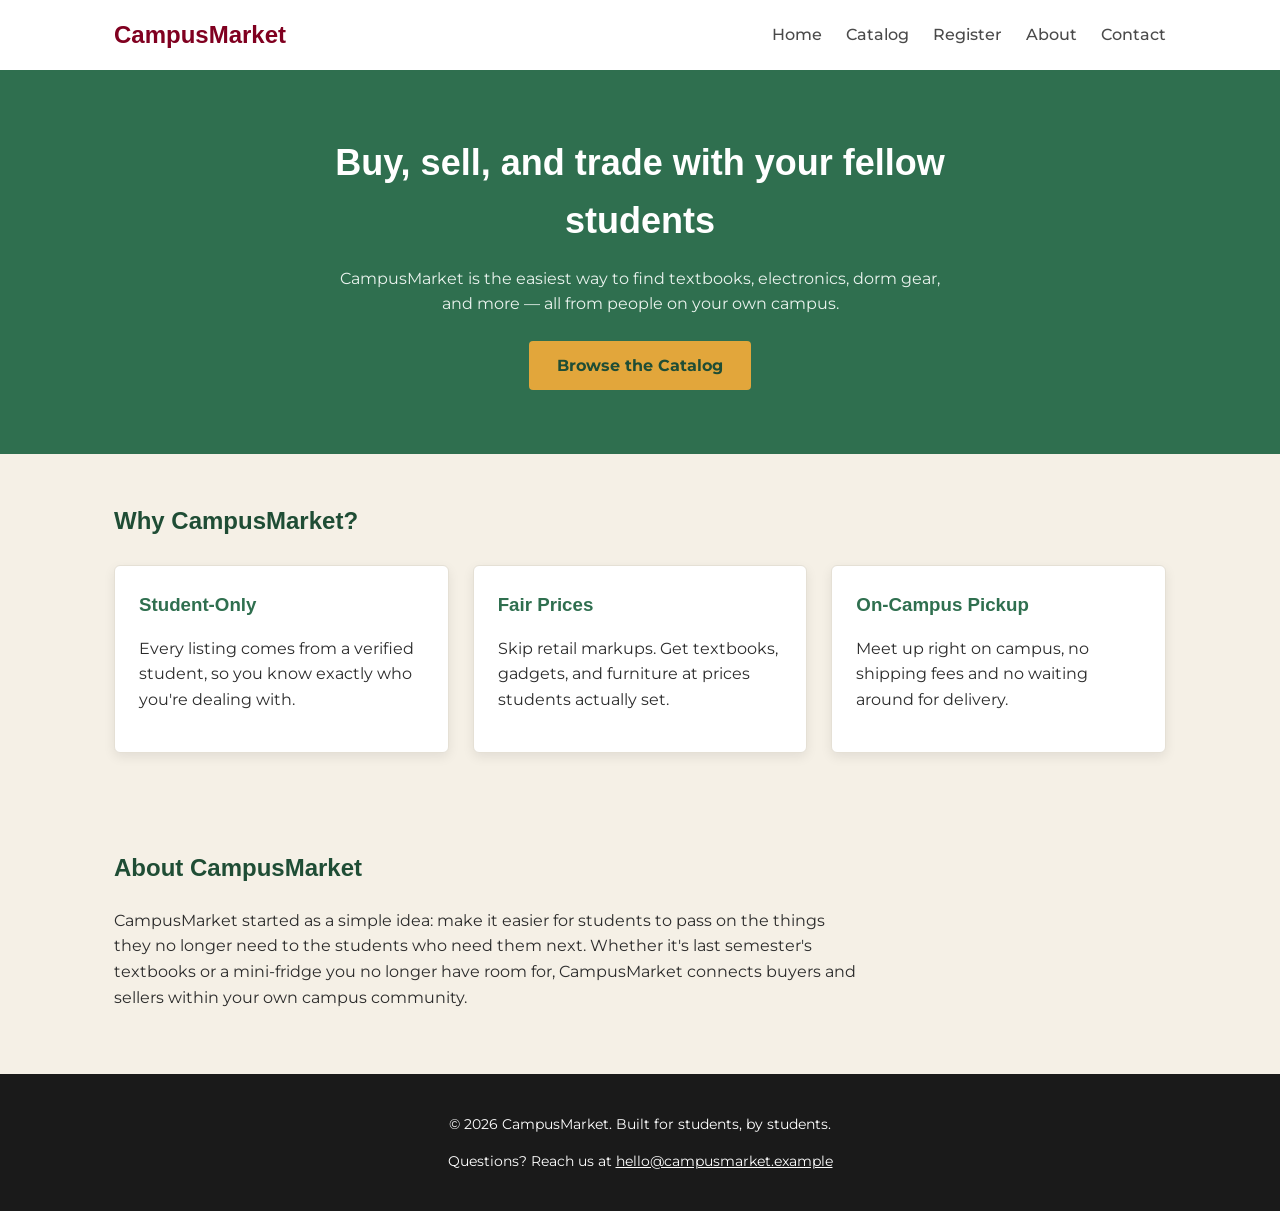
==== index.html @ 049d7e47 "Add files via upload Part 1: Static Catalog Pages" ====
<!--<!DOCTYPE html>
<html>
<head>
  <meta charset="UTF-8">
  <meta name="viewport" content="width=device-width, initial-scale=1.0">
  <title>CampusMarket </title>
  <link rel="stylesheet" href="styles.css">
</head>
<body>
  <header class="site-header">
    <div class="container header-inner">
      <a href="index.html" class="logo">Campus<span>Market</span></a>
      <nav>
        <ul class="nav-list">
          <li><a href="index.html">Home</a></li>
          <li><a href="catalog.html">Catalog</a></li>
          <li><a href="register.html">Register</a></li>
          <li><a href="#about">About</a></li>
          <li><a href="#contact">Contact</a></li>
        </ul>
      </nav>
    </div>
  </header>

  <main>
    <section class="hero">
      <div class="container">
        <h1>Buy, sell, and trade students in your campus</h1>
        <p>Find a variety of products ranging from accessories to electronics from students in your campus!.</p>
        <a href="catalog.html" class="btn">Browse the Catalog</a>
      </div>
    </section>
    <section class="features">
      <div class="container">
        <h2>Why CampusMarket?</h2>
        <div class="feature-grid">
          <article class="feature-card">
            <h3>Student-Only</h3>
            <p>Every listing comes from a verified student. Your safety is our priority.</p>
          </article>
          <article class="feature-card">
            <h3>Fair Prices</h3>
            <p>Best prices for every comrade.</p>
          </article>
          <article class="feature-card">
            <h3>On-Campus Pickup</h3>
            <p>All product deliveries are done within the campus, no delivery delays.</p>
          </article>
        </div>
      </div>
    </section>

    <section id="about" class="about">
      <div class="container">
        <h2>About CampusMarket</h2>
        <p>CampusMarket main aim is to create a favourable ecosystem for comrades to conduct their businesses and make purchases all together to connsider all the needs of students across campuses .</p>
      </div>
    </section>
  </main>

  <footer id="contact" class="site-footer">
    <div class="container">
      <p>&copy; 2026 CampusMarket. Built for students, by students.</p>
      <p>Questions? Reach us at <a href="mailto:hello@campusmarket.example">hello@campusmarket.example</a></p>
    </div>
  </footer>
</body>
</html>
-->
<!DOCTYPE html>
<html lang="en">
<head>
  <meta charset="UTF-8">
  <meta name="viewport" content="width=device-width, initial-scale=1.0">
  <title>CampusMarket - Buy and Sell on Campus</title>
  <link rel="stylesheet" href="styles.css">
</head>
<body>
  <header class="site-header">
    <div class="container header-inner">
      <a href="index.html" class="logo">Campus<span>Market</span></a>
      <nav>
        <ul class="nav-list">
          <li><a href="index.html">Home</a></li>
          <li><a href="catalog.html">Catalog</a></li>
          <li><a href="register.html">Register</a></li>
          <li><a href="#about">About</a></li>
          <li><a href="#contact">Contact</a></li>
        </ul>
      </nav>
    </div>
  </header>

  <main>
    <!-- Hero with overlay text -->
    <section class="hero home-hero">
      <div class="container">
        <h1>Buy, sell, and trade with your fellow students</h1>
        <p>CampusMarket is the easiest way to find textbooks, electronics, dorm gear, and more — all from people on your own campus.</p>
        <a href="catalog.html" class="btn">Browse the Catalog</a>
      </div>
    </section>

    <section class="features">
      <div class="container">
        <h2>Why CampusMarket?</h2>
        <div class="feature-grid">
          <article class="feature-card">
            <h3>Student-Only</h3>
            <p>Every listing comes from a verified student, so you know exactly who you're dealing with.</p>
          </article>
          <article class="feature-card">
            <h3>Fair Prices</h3>
            <p>Skip retail markups. Get textbooks, gadgets, and furniture at prices students actually set.</p>
          </article>
          <article class="feature-card">
            <h3>On-Campus Pickup</h3>
            <p>Meet up right on campus, no shipping fees and no waiting around for delivery.</p>
          </article>
        </div>
      </div>
    </section>

    <section id="about" class="about">
      <div class="container">
        <h2>About CampusMarket</h2>
        <p>CampusMarket started as a simple idea: make it easier for students to pass on the things they no longer need to the students who need them next. Whether it's last semester's textbooks or a mini-fridge you no longer have room for, CampusMarket connects buyers and sellers within your own campus community.</p>
      </div>
    </section>
  </main>

  <footer id="contact" class="site-footer">
    <div class="container">
      <p>&copy; 2026 CampusMarket. Built for students, by students.</p>
      <p>Questions? Reach us at <a href="mailto:hello@campusmarket.example">hello@campusmarket.example</a></p>
    </div>
  </footer>
</body>
</html>
---- styles.css ----
/*:root {
  --color-primary: #2f6f4f;
  --color-primary-dark: #1f4d35;
  --color-accent: #e2a63b;
  --color-bg: #faf8f3;
  --color-card-bg: #ffffff;
  --color-text: #2b2b2b;
  --color-muted: #6b6b6b;
  --font-heading: Lucida Sans, sans-serif;
  --font-body: Montserrat, sans-serif;
}

* {
  box-sizing: border-box;
}

body {
  margin: 0;
  font-family: var(--font-body);
  color: var(--color-text);
  background-color: var(--color-bg);
  line-height: 1.6;
}

h1, h2, h3 {
  font-family: var(--font-heading);
  color: var(--color-primary-dark);
  margin-top: 0;
}

a {
  color: var(--color-primary);
  text-decoration: none;
}

a:hover {
  text-decoration: underline;
}

.container {
  max-width: 1100px;
  margin: 0 auto;
  padding: 0 1.5rem;
}

.site-header {
  background-color: var(--color-primary-dark);
  padding: 1rem 0;
}

.header-inner {
  display: flex;
  justify-content: space-between;
  align-items: center;
  flex-wrap: wrap;
}

.logo {
  font-family: var(--font-heading);
  font-size: 1.5rem;
  font-weight: bold;
  color: #ffffff;
}

.logo span {
  color: var(--color-accent);
}

.nav-list {
  list-style: none;
  display: flex;
  gap: 1.5rem;
  margin: 0;
  padding: 0;
  align-items: center;
}

.nav-list a {
  color: #ffffff;
  font-weight: 500;
  text-decoration: none;
  transition: color 0.2s ease-in-out;
}

.nav-list a:hover {
  color: #e63946;
  text-decoration: none;
}

.hero {
  background-color: var(--color-primary);
  color: #ffffff;
  padding: 4rem 0;
  text-align: center;
}

.hero h1 {
  color: #ffffff;
  font-size: 2.25rem;
  max-width: 700px;
  margin: 0 auto 1rem;
}

.hero p {
  max-width: 600px;
  margin: 0 auto 1.5rem;
  color: #eaf3ee;
}

.btn {
  display: inline-block;
  background-color: var(--color-accent);
  color: var(--color-primary-dark);
  font-weight: bold;
  padding: 0.75rem 1.75rem;
  border-radius: 4px;
}

.btn:hover {
  background-color: #cf9633;
  text-decoration: none;
}

.features {
  padding: 3rem 0;
}

.feature-grid {
  display: grid;
  grid-template-columns: repeat(auto-fit, minmax(220px, 1fr));
  gap: 1.5rem;
  margin-top: 1.5rem;
}

.feature-card {
  background-color: var(--color-card-bg);
  border: 1px solid #e5e0d5;
  border-radius: 6px;
  padding: 1.5rem;
}

.feature-card h3 {
  color: var(--color-primary);
  margin-bottom: 0.5rem;
}

.about {
  background-color: #f1ede1;
  padding: 3rem 0;
}

.about p {
  max-width: 750px;
  color: var(--color-text);
}

.catalog-intro {
  padding: 2.5rem 0 1rem;
  text-align: center;
}

.catalog-intro p {
  color: var(--color-muted);
}

.catalog {
  padding: 1rem 0 3rem;
}

.catalog-controls {
  display: flex;
  gap: 1rem;
  flex-wrap: wrap;
  margin-bottom: 1.5rem;
}

.catalog-controls input,
.catalog-controls select {
  padding: 0.6rem 0.8rem;
  border: 1px solid #d8d2c2;
  border-radius: 4px;
  font-family: var(--font-body);
  font-size: 1rem;
}

.catalog-controls input {
  flex: 1;
  min-width: 200px;
}

.no-results {
  color: var(--color-muted);
  font-style: italic;
}

.product-calc {
  margin-top: 0.9rem;
  padding-top: 0.9rem;
  border-top: 1px solid #eee6d4;
}

.product-calc label {
  font-size: 0.9rem;
  color: var(--color-muted);
  display: flex;
  align-items: center;
  gap: 0.5rem;
}

.qty-input {
  width: 60px;
  padding: 0.3rem;
  border: 1px solid #d8d2c2;
  border-radius: 4px;
}

.product-total {
  font-weight: bold;
  color: var(--color-primary-dark);
  margin: 0.5rem 0 0;
}

.product-grid {
  display: grid;
  grid-template-columns: repeat(auto-fit, minmax(240px, 1fr));
  gap: 1.5rem;
}

.product-card {
  background-color: var(--color-card-bg);
  border: 1px solid #e5e0d5;
  border-radius: 6px;
  padding: 1.25rem;
  display: flex;
  flex-direction: column;
}

.product-name {
  font-size: 1.1rem;
  margin-bottom: 0.4rem;
}

.product-price {
  color: var(--color-accent);
  font-weight: bold;
  margin: 0 0 0.6rem;
}

.product-desc {
  color: var(--color-muted);
  margin: 0;
}

.register-section {
  padding: 3rem 0;
}

.register-section p {
  color: var(--color-muted);
  margin-bottom: 2rem;
}

.register-form {
  max-width: 420px;
  background-color: var(--color-card-bg);
  border: 1px solid #e5e0d5;
  border-radius: 6px;
  padding: 2rem;
}

.form-group {
  margin-bottom: 1.25rem;
}

.form-group label {
  display: block;
  font-weight: 600;
  margin-bottom: 0.4rem;
}

.form-group input[type="text"],
.form-group input[type="password"] {
  width: 100%;
  padding: 0.6rem 0.75rem;
  border: 1px solid #d8d2c2;
  border-radius: 4px;
  font-family: var(--font-body);
  font-size: 1rem;
}

.password-wrapper {
  display: flex;
  gap: 0.5rem;
}

.password-wrapper input {
  flex: 1;
}

.toggle-btn {
  background-color: #eee6d4;
  border: 1px solid #d8d2c2;
  border-radius: 4px;
  padding: 0 0.9rem;
  cursor: pointer;
  font-size: 0.9rem;
  color: var(--color-primary-dark);
}

.toggle-btn:hover {
  background-color: #e2d8bf;
}

.error-message {
  color: #b3261e;
  font-size: 0.85rem;
  margin: 0.35rem 0 0;
  min-height: 1.1em;
}

.form-success {
  color: var(--color-primary);
  font-weight: bold;
  margin-top: 1rem;
}

.register-form .btn {
  border: none;
  cursor: pointer;
  margin-top: 0.5rem;
}

.site-footer {
  background-color: var(--color-primary-dark);
  color: #eaf3ee;
  padding: 1.5rem 0;
  text-align: center;
  font-size: 0.9rem;
}

.site-footer a {
  color: var(--color-accent);
}
*/
@import url('https://fonts.googleapis.com/css2?family=Montserrat:wght@400;500;600;700&display=swap');

:root {
  --color-primary: #2f6f4f;
  --color-primary-dark: #1f4d35;
  --color-accent: #e2a63b;
  --color-burgundy: #800020;
  --color-bg: #faf8f3;
  --color-cream: #f5f0e6;
  --color-card-bg: #ffffff;
  --color-text: #2b2b2b;
  --color-muted: #6b6b6b;
  --font-heading: 'Lucida Sans', 'Lucida Sans Unicode', 'Lucida Grande', sans-serif;
  --font-body: 'Montserrat', Arial, Helvetica, sans-serif;
}

* {
  box-sizing: border-box;
}

body {
  margin: 0;
  font-family: var(--font-body);
  color: var(--color-text);
  background-color: var(--color-bg);
  line-height: 1.6;
}

h1, h2, h3 {
  font-family: var(--font-heading);
  color: var(--color-primary-dark);
  margin-top: 0;
}

a {
  color: var(--color-primary);
  text-decoration: none;
}

a:hover {
  text-decoration: underline;
}

.container {
  max-width: 1100px;
  margin: 0 auto;
  padding: 0 1.5rem;
}

.site-header {
  background-color: #ffffff;
  padding: 1rem 0;
  box-shadow: 0 1px 4px rgba(0, 0, 0, 0.08);
}

.header-inner {
  display: flex;
  justify-content: space-between;
  align-items: center;
  flex-wrap: wrap;
}

.logo {
  font-family: var(--font-heading);
  font-size: 1.5rem;
  font-weight: bold;
  color: var(--color-burgundy);
}

.logo span {
  color: var(--color-burgundy);
}

.nav-list {
  list-style: none;
  display: flex;
  gap: 1.5rem;
  margin: 0;
  padding: 0;
}

.nav-list a {
  color: #4a4a4a;
  font-weight: 500;
  transition: color 0.2s ease;
}

.nav-list a:hover {
  color: var(--color-burgundy);
  text-decoration: none;
}

.hero {
  background-color: var(--color-primary);
  color: #ffffff;
  padding: 4rem 0;
  text-align: center;
}

.hero h1 {
  color: #ffffff;
  font-size: 2.25rem;
  max-width: 700px;
  margin: 0 auto 1rem;
}

.hero p {
  max-width: 600px;
  margin: 0 auto 1.5rem;
  color: #eaf3ee;
}

.btn {
  display: inline-block;
  background-color: var(--color-accent);
  color: var(--color-primary-dark);
  font-weight: bold;
  padding: 0.75rem 1.75rem;
  border-radius: 4px;
}

.btn:hover {
  background-color: #cf9633;
  text-decoration: none;
}

.features {
  background-color: var(--color-cream);
  padding: 3rem 0;
}

.feature-grid {
  display: grid;
  grid-template-columns: repeat(auto-fit, minmax(220px, 1fr));
  gap: 1.5rem;
  margin-top: 1.5rem;
}

.feature-card {
  background-color: var(--color-card-bg);
  border: 1px solid #e5e0d5;
  border-radius: 6px;
  padding: 1.5rem;
  box-shadow: 0 4px 12px rgba(0, 0, 0, 0.08);
  transition: box-shadow 0.25s ease, transform 0.25s ease;
}

.feature-card:hover {
  box-shadow: 0 8px 20px rgba(0, 0, 0, 0.12);
  transform: translateY(-2px);
}

.feature-card h3 {
  color: var(--color-primary);
  margin-bottom: 0.5rem;
}

.about {
  background-color: var(--color-cream);
  padding: 3rem 0;
}

.about p {
  max-width: 750px;
  color: var(--color-text);
}

.catalog-intro {
  background-color: var(--color-cream);
  padding: 2.5rem 0 1rem;
  text-align: center;
}

.catalog-intro p {
  color: var(--color-muted);
}

.catalog {
  padding: 1rem 0 3rem;
}

.catalog-controls {
  display: flex;
  gap: 1rem;
  flex-wrap: wrap;
  margin-bottom: 1.5rem;
}

.catalog-controls input,
.catalog-controls select {
  padding: 0.6rem 0.8rem;
  border: 1px solid #d8d2c2;
  border-radius: 4px;
  font-family: var(--font-body);
  font-size: 1rem;
}

.catalog-controls input {
  flex: 1;
  min-width: 200px;
}

.no-results {
  color: var(--color-muted);
  font-style: italic;
}

.product-calc {
  margin-top: 0.9rem;
  padding-top: 0.9rem;
  border-top: 1px solid #eee6d4;
}

.product-calc label {
  font-size: 0.9rem;
  color: var(--color-muted);
  display: flex;
  align-items: center;
  gap: 0.5rem;
}

.qty-input {
  width: 60px;
  padding: 0.3rem;
  border: 1px solid #d8d2c2;
  border-radius: 4px;
}

.product-total {
  font-weight: bold;
  color: var(--color-primary-dark);
  margin: 0.5rem 0 0;
}

.product-grid {
  display: grid;
  grid-template-columns: repeat(auto-fit, minmax(240px, 1fr));
  gap: 1.5rem;
}

.product-card {
  background-color: var(--color-card-bg);
  border: 1px solid #e5e0d5;
  border-radius: 6px;
  padding: 1.25rem;
  display: flex;
  flex-direction: column;
  box-shadow: 0 4px 12px rgba(0, 0, 0, 0.08);
  transition: box-shadow 0.25s ease, transform 0.25s ease;
}

.product-card:hover {
  box-shadow: 0 8px 20px rgba(0, 0, 0, 0.12);
  transform: translateY(-2px);
}

.product-name {
  font-size: 1.1rem;
  margin-bottom: 0.4rem;
}

.product-price {
  color: var(--color-accent);
  font-weight: bold;
  margin: 0 0 0.6rem;
}

.product-desc {
  color: var(--color-muted);
  margin: 0;
}

.register-section {
  background-color: var(--color-cream);
  padding: 3rem 0;
}

.register-section p {
  color: var(--color-muted);
  margin-bottom: 2rem;
}

.register-form {
  max-width: 420px;
  background-color: var(--color-card-bg);
  border: 1px solid #e5e0d5;
  border-radius: 6px;
  padding: 2rem;
  box-shadow: 0 4px 12px rgba(0, 0, 0, 0.08);
}

.form-group {
  margin-bottom: 1.25rem;
}

.form-group label {
  display: block;
  font-weight: 600;
  margin-bottom: 0.4rem;
}

.form-group input[type="text"],
.form-group input[type="password"] {
  width: 100%;
  padding: 0.6rem 0.75rem;
  border: 1px solid #d8d2c2;
  border-radius: 4px;
  font-family: var(--font-body);
  font-size: 1rem;
}

.password-wrapper {
  display: flex;
  gap: 0.5rem;
}

.password-wrapper input {
  flex: 1;
}

.toggle-btn {
  background-color: #eee6d4;
  border: 1px solid #d8d2c2;
  border-radius: 4px;
  padding: 0 0.9rem;
  cursor: pointer;
  font-size: 0.9rem;
  color: var(--color-primary-dark);
}

.toggle-btn:hover {
  background-color: #e2d8bf;
}

.error-message {
  color: #b3261e;
  font-size: 0.85rem;
  margin: 0.35rem 0 0;
  min-height: 1.1em;
}

.form-success {
  color: var(--color-primary);
  font-weight: bold;
  margin-top: 1rem;
}

.register-form .btn {
  border: none;
  cursor: pointer;
  margin-top: 0.5rem;
}

.site-footer {
  background-color: #1a1a1a;
  color: #ffffff;
  padding: 1.5rem 0;
  text-align: center;
  font-size: 0.9rem;
}

.site-footer a {
  color: #ffffff;
  text-decoration: underline;
}

.site-footer a:hover {
  color: var(--color-burgundy);
}
---- styles.css ----
/*:root {
  --color-primary: #2f6f4f;
  --color-primary-dark: #1f4d35;
  --color-accent: #e2a63b;
  --color-bg: #faf8f3;
  --color-card-bg: #ffffff;
  --color-text: #2b2b2b;
  --color-muted: #6b6b6b;
  --font-heading: Lucida Sans, sans-serif;
  --font-body: Montserrat, sans-serif;
}

* {
  box-sizing: border-box;
}

body {
  margin: 0;
  font-family: var(--font-body);
  color: var(--color-text);
  background-color: var(--color-bg);
  line-height: 1.6;
}

h1, h2, h3 {
  font-family: var(--font-heading);
  color: var(--color-primary-dark);
  margin-top: 0;
}

a {
  color: var(--color-primary);
  text-decoration: none;
}

a:hover {
  text-decoration: underline;
}

.container {
  max-width: 1100px;
  margin: 0 auto;
  padding: 0 1.5rem;
}

.site-header {
  background-color: var(--color-primary-dark);
  padding: 1rem 0;
}

.header-inner {
  display: flex;
  justify-content: space-between;
  align-items: center;
  flex-wrap: wrap;
}

.logo {
  font-family: var(--font-heading);
  font-size: 1.5rem;
  font-weight: bold;
  color: #ffffff;
}

.logo span {
  color: var(--color-accent);
}

.nav-list {
  list-style: none;
  display: flex;
  gap: 1.5rem;
  margin: 0;
  padding: 0;
  align-items: center;
}

.nav-list a {
  color: #ffffff;
  font-weight: 500;
  text-decoration: none;
  transition: color 0.2s ease-in-out;
}

.nav-list a:hover {
  color: #e63946;
  text-decoration: none;
}

.hero {
  background-color: var(--color-primary);
  color: #ffffff;
  padding: 4rem 0;
  text-align: center;
}

.hero h1 {
  color: #ffffff;
  font-size: 2.25rem;
  max-width: 700px;
  margin: 0 auto 1rem;
}

.hero p {
  max-width: 600px;
  margin: 0 auto 1.5rem;
  color: #eaf3ee;
}

.btn {
  display: inline-block;
  background-color: var(--color-accent);
  color: var(--color-primary-dark);
  font-weight: bold;
  padding: 0.75rem 1.75rem;
  border-radius: 4px;
}

.btn:hover {
  background-color: #cf9633;
  text-decoration: none;
}

.features {
  padding: 3rem 0;
}

.feature-grid {
  display: grid;
  grid-template-columns: repeat(auto-fit, minmax(220px, 1fr));
  gap: 1.5rem;
  margin-top: 1.5rem;
}

.feature-card {
  background-color: var(--color-card-bg);
  border: 1px solid #e5e0d5;
  border-radius: 6px;
  padding: 1.5rem;
}

.feature-card h3 {
  color: var(--color-primary);
  margin-bottom: 0.5rem;
}

.about {
  background-color: #f1ede1;
  padding: 3rem 0;
}

.about p {
  max-width: 750px;
  color: var(--color-text);
}

.catalog-intro {
  padding: 2.5rem 0 1rem;
  text-align: center;
}

.catalog-intro p {
  color: var(--color-muted);
}

.catalog {
  padding: 1rem 0 3rem;
}

.catalog-controls {
  display: flex;
  gap: 1rem;
  flex-wrap: wrap;
  margin-bottom: 1.5rem;
}

.catalog-controls input,
.catalog-controls select {
  padding: 0.6rem 0.8rem;
  border: 1px solid #d8d2c2;
  border-radius: 4px;
  font-family: var(--font-body);
  font-size: 1rem;
}

.catalog-controls input {
  flex: 1;
  min-width: 200px;
}

.no-results {
  color: var(--color-muted);
  font-style: italic;
}

.product-calc {
  margin-top: 0.9rem;
  padding-top: 0.9rem;
  border-top: 1px solid #eee6d4;
}

.product-calc label {
  font-size: 0.9rem;
  color: var(--color-muted);
  display: flex;
  align-items: center;
  gap: 0.5rem;
}

.qty-input {
  width: 60px;
  padding: 0.3rem;
  border: 1px solid #d8d2c2;
  border-radius: 4px;
}

.product-total {
  font-weight: bold;
  color: var(--color-primary-dark);
  margin: 0.5rem 0 0;
}

.product-grid {
  display: grid;
  grid-template-columns: repeat(auto-fit, minmax(240px, 1fr));
  gap: 1.5rem;
}

.product-card {
  background-color: var(--color-card-bg);
  border: 1px solid #e5e0d5;
  border-radius: 6px;
  padding: 1.25rem;
  display: flex;
  flex-direction: column;
}

.product-name {
  font-size: 1.1rem;
  margin-bottom: 0.4rem;
}

.product-price {
  color: var(--color-accent);
  font-weight: bold;
  margin: 0 0 0.6rem;
}

.product-desc {
  color: var(--color-muted);
  margin: 0;
}

.register-section {
  padding: 3rem 0;
}

.register-section p {
  color: var(--color-muted);
  margin-bottom: 2rem;
}

.register-form {
  max-width: 420px;
  background-color: var(--color-card-bg);
  border: 1px solid #e5e0d5;
  border-radius: 6px;
  padding: 2rem;
}

.form-group {
  margin-bottom: 1.25rem;
}

.form-group label {
  display: block;
  font-weight: 600;
  margin-bottom: 0.4rem;
}

.form-group input[type="text"],
.form-group input[type="password"] {
  width: 100%;
  padding: 0.6rem 0.75rem;
  border: 1px solid #d8d2c2;
  border-radius: 4px;
  font-family: var(--font-body);
  font-size: 1rem;
}

.password-wrapper {
  display: flex;
  gap: 0.5rem;
}

.password-wrapper input {
  flex: 1;
}

.toggle-btn {
  background-color: #eee6d4;
  border: 1px solid #d8d2c2;
  border-radius: 4px;
  padding: 0 0.9rem;
  cursor: pointer;
  font-size: 0.9rem;
  color: var(--color-primary-dark);
}

.toggle-btn:hover {
  background-color: #e2d8bf;
}

.error-message {
  color: #b3261e;
  font-size: 0.85rem;
  margin: 0.35rem 0 0;
  min-height: 1.1em;
}

.form-success {
  color: var(--color-primary);
  font-weight: bold;
  margin-top: 1rem;
}

.register-form .btn {
  border: none;
  cursor: pointer;
  margin-top: 0.5rem;
}

.site-footer {
  background-color: var(--color-primary-dark);
  color: #eaf3ee;
  padding: 1.5rem 0;
  text-align: center;
  font-size: 0.9rem;
}

.site-footer a {
  color: var(--color-accent);
}
*/
@import url('https://fonts.googleapis.com/css2?family=Montserrat:wght@400;500;600;700&display=swap');

:root {
  --color-primary: #2f6f4f;
  --color-primary-dark: #1f4d35;
  --color-accent: #e2a63b;
  --color-burgundy: #800020;
  --color-bg: #faf8f3;
  --color-cream: #f5f0e6;
  --color-card-bg: #ffffff;
  --color-text: #2b2b2b;
  --color-muted: #6b6b6b;
  --font-heading: 'Lucida Sans', 'Lucida Sans Unicode', 'Lucida Grande', sans-serif;
  --font-body: 'Montserrat', Arial, Helvetica, sans-serif;
}

* {
  box-sizing: border-box;
}

body {
  margin: 0;
  font-family: var(--font-body);
  color: var(--color-text);
  background-color: var(--color-bg);
  line-height: 1.6;
}

h1, h2, h3 {
  font-family: var(--font-heading);
  color: var(--color-primary-dark);
  margin-top: 0;
}

a {
  color: var(--color-primary);
  text-decoration: none;
}

a:hover {
  text-decoration: underline;
}

.container {
  max-width: 1100px;
  margin: 0 auto;
  padding: 0 1.5rem;
}

.site-header {
  background-color: #ffffff;
  padding: 1rem 0;
  box-shadow: 0 1px 4px rgba(0, 0, 0, 0.08);
}

.header-inner {
  display: flex;
  justify-content: space-between;
  align-items: center;
  flex-wrap: wrap;
}

.logo {
  font-family: var(--font-heading);
  font-size: 1.5rem;
  font-weight: bold;
  color: var(--color-burgundy);
}

.logo span {
  color: var(--color-burgundy);
}

.nav-list {
  list-style: none;
  display: flex;
  gap: 1.5rem;
  margin: 0;
  padding: 0;
}

.nav-list a {
  color: #4a4a4a;
  font-weight: 500;
  transition: color 0.2s ease;
}

.nav-list a:hover {
  color: var(--color-burgundy);
  text-decoration: none;
}

.hero {
  background-color: var(--color-primary);
  color: #ffffff;
  padding: 4rem 0;
  text-align: center;
}

.hero h1 {
  color: #ffffff;
  font-size: 2.25rem;
  max-width: 700px;
  margin: 0 auto 1rem;
}

.hero p {
  max-width: 600px;
  margin: 0 auto 1.5rem;
  color: #eaf3ee;
}

.btn {
  display: inline-block;
  background-color: var(--color-accent);
  color: var(--color-primary-dark);
  font-weight: bold;
  padding: 0.75rem 1.75rem;
  border-radius: 4px;
}

.btn:hover {
  background-color: #cf9633;
  text-decoration: none;
}

.features {
  background-color: var(--color-cream);
  padding: 3rem 0;
}

.feature-grid {
  display: grid;
  grid-template-columns: repeat(auto-fit, minmax(220px, 1fr));
  gap: 1.5rem;
  margin-top: 1.5rem;
}

.feature-card {
  background-color: var(--color-card-bg);
  border: 1px solid #e5e0d5;
  border-radius: 6px;
  padding: 1.5rem;
  box-shadow: 0 4px 12px rgba(0, 0, 0, 0.08);
  transition: box-shadow 0.25s ease, transform 0.25s ease;
}

.feature-card:hover {
  box-shadow: 0 8px 20px rgba(0, 0, 0, 0.12);
  transform: translateY(-2px);
}

.feature-card h3 {
  color: var(--color-primary);
  margin-bottom: 0.5rem;
}

.about {
  background-color: var(--color-cream);
  padding: 3rem 0;
}

.about p {
  max-width: 750px;
  color: var(--color-text);
}

.catalog-intro {
  background-color: var(--color-cream);
  padding: 2.5rem 0 1rem;
  text-align: center;
}

.catalog-intro p {
  color: var(--color-muted);
}

.catalog {
  padding: 1rem 0 3rem;
}

.catalog-controls {
  display: flex;
  gap: 1rem;
  flex-wrap: wrap;
  margin-bottom: 1.5rem;
}

.catalog-controls input,
.catalog-controls select {
  padding: 0.6rem 0.8rem;
  border: 1px solid #d8d2c2;
  border-radius: 4px;
  font-family: var(--font-body);
  font-size: 1rem;
}

.catalog-controls input {
  flex: 1;
  min-width: 200px;
}

.no-results {
  color: var(--color-muted);
  font-style: italic;
}

.product-calc {
  margin-top: 0.9rem;
  padding-top: 0.9rem;
  border-top: 1px solid #eee6d4;
}

.product-calc label {
  font-size: 0.9rem;
  color: var(--color-muted);
  display: flex;
  align-items: center;
  gap: 0.5rem;
}

.qty-input {
  width: 60px;
  padding: 0.3rem;
  border: 1px solid #d8d2c2;
  border-radius: 4px;
}

.product-total {
  font-weight: bold;
  color: var(--color-primary-dark);
  margin: 0.5rem 0 0;
}

.product-grid {
  display: grid;
  grid-template-columns: repeat(auto-fit, minmax(240px, 1fr));
  gap: 1.5rem;
}

.product-card {
  background-color: var(--color-card-bg);
  border: 1px solid #e5e0d5;
  border-radius: 6px;
  padding: 1.25rem;
  display: flex;
  flex-direction: column;
  box-shadow: 0 4px 12px rgba(0, 0, 0, 0.08);
  transition: box-shadow 0.25s ease, transform 0.25s ease;
}

.product-card:hover {
  box-shadow: 0 8px 20px rgba(0, 0, 0, 0.12);
  transform: translateY(-2px);
}

.product-name {
  font-size: 1.1rem;
  margin-bottom: 0.4rem;
}

.product-price {
  color: var(--color-accent);
  font-weight: bold;
  margin: 0 0 0.6rem;
}

.product-desc {
  color: var(--color-muted);
  margin: 0;
}

.register-section {
  background-color: var(--color-cream);
  padding: 3rem 0;
}

.register-section p {
  color: var(--color-muted);
  margin-bottom: 2rem;
}

.register-form {
  max-width: 420px;
  background-color: var(--color-card-bg);
  border: 1px solid #e5e0d5;
  border-radius: 6px;
  padding: 2rem;
  box-shadow: 0 4px 12px rgba(0, 0, 0, 0.08);
}

.form-group {
  margin-bottom: 1.25rem;
}

.form-group label {
  display: block;
  font-weight: 600;
  margin-bottom: 0.4rem;
}

.form-group input[type="text"],
.form-group input[type="password"] {
  width: 100%;
  padding: 0.6rem 0.75rem;
  border: 1px solid #d8d2c2;
  border-radius: 4px;
  font-family: var(--font-body);
  font-size: 1rem;
}

.password-wrapper {
  display: flex;
  gap: 0.5rem;
}

.password-wrapper input {
  flex: 1;
}

.toggle-btn {
  background-color: #eee6d4;
  border: 1px solid #d8d2c2;
  border-radius: 4px;
  padding: 0 0.9rem;
  cursor: pointer;
  font-size: 0.9rem;
  color: var(--color-primary-dark);
}

.toggle-btn:hover {
  background-color: #e2d8bf;
}

.error-message {
  color: #b3261e;
  font-size: 0.85rem;
  margin: 0.35rem 0 0;
  min-height: 1.1em;
}

.form-success {
  color: var(--color-primary);
  font-weight: bold;
  margin-top: 1rem;
}

.register-form .btn {
  border: none;
  cursor: pointer;
  margin-top: 0.5rem;
}

.site-footer {
  background-color: #1a1a1a;
  color: #ffffff;
  padding: 1.5rem 0;
  text-align: center;
  font-size: 0.9rem;
}

.site-footer a {
  color: #ffffff;
  text-decoration: underline;
}

.site-footer a:hover {
  color: var(--color-burgundy);
}
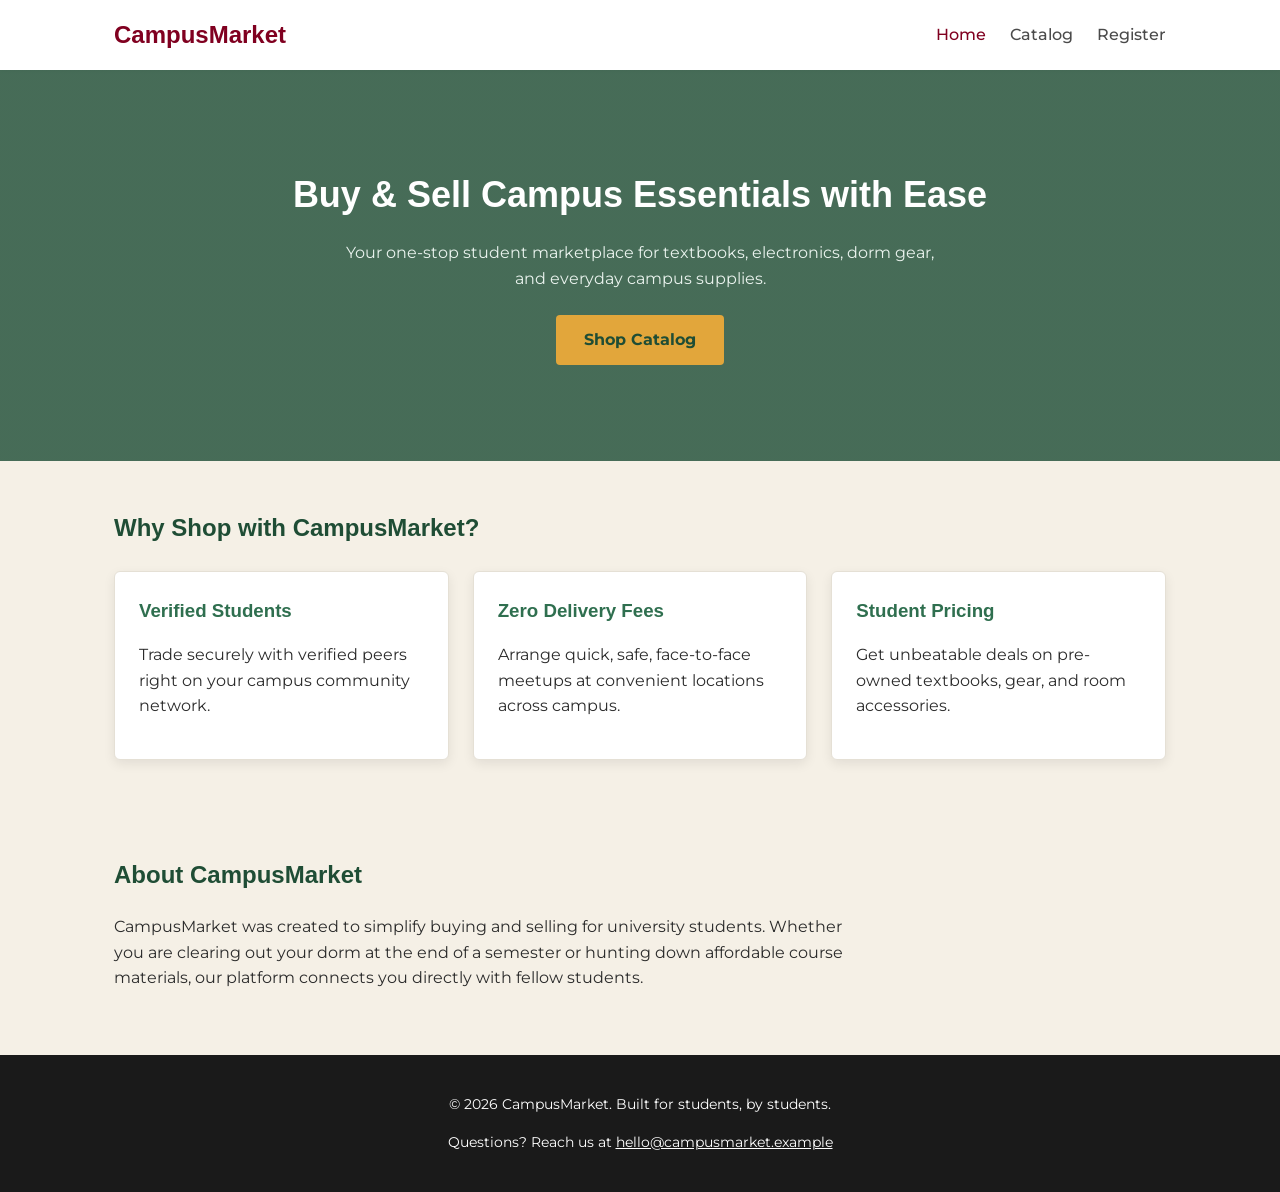
==== commit 0972c3bf: "index.html revamp" ====
--- a/index.html
+++ b/index.html
@@ -1,139 +1,75 @@
-<!--<!DOCTYPE html>
-<html>
+
+<!DOCTYPE html>
+<html lang="en">
 <head>
   <meta charset="UTF-8">
   <meta name="viewport" content="width=device-width, initial-scale=1.0">
-  <title>CampusMarket </title>
+  <title>CampusMarket - Student Marketplace</title>
   <link rel="stylesheet" href="styles.css">
 </head>
 <body>
+
+  <!-- Navigation Header -->
   <header class="site-header">
     <div class="container header-inner">
       <a href="index.html" class="logo">Campus<span>Market</span></a>
       <nav>
         <ul class="nav-list">
-          <li><a href="index.html">Home</a></li>
+          <li><a href="index.html" aria-current="page">Home</a></li>
           <li><a href="catalog.html">Catalog</a></li>
           <li><a href="register.html">Register</a></li>
-          <li><a href="#about">About</a></li>
-          <li><a href="#contact">Contact</a></li>
         </ul>
       </nav>
     </div>
   </header>
 
-  <main>
-    <section class="hero">
-      <div class="container">
-        <h1>Buy, sell, and trade students in your campus</h1>
-        <p>Find a variety of products ranging from accessories to electronics from students in your campus!.</p>
-        <a href="catalog.html" class="btn">Browse the Catalog</a>
-      </div>
-    </section>
-    <section class="features">
-      <div class="container">
-        <h2>Why CampusMarket?</h2>
-        <div class="feature-grid">
-          <article class="feature-card">
-            <h3>Student-Only</h3>
-            <p>Every listing comes from a verified student. Your safety is our priority.</p>
-          </article>
-          <article class="feature-card">
-            <h3>Fair Prices</h3>
-            <p>Best prices for every comrade.</p>
-          </article>
-          <article class="feature-card">
-            <h3>On-Campus Pickup</h3>
-            <p>All product deliveries are done within the campus, no delivery delays.</p>
-          </article>
+  <!-- Hero Section with Background Image Overlay -->
+  <section class="hero home-hero">
+    <div class="container">
+      <h1>Buy & Sell Campus Essentials with Ease</h1>
+      <p>Your one-stop student marketplace for textbooks, electronics, dorm gear, and everyday campus supplies.</p>
+      <a href="catalog.html" class="btn">Shop Catalog</a>
+    </div>
+  </section>
+
+  <!-- Features / Value Proposition Section -->
+  <section class="features">
+    <div class="container">
+      <h2>Why Shop with CampusMarket?</h2>
+      <div class="feature-grid">
+        <div class="feature-card">
+          <h3>Verified Students</h3>
+          <p>Trade securely with verified peers right on your campus community network.</p>
+        </div>
+        <div class="feature-card">
+          <h3>Zero Delivery Fees</h3>
+          <p>Arrange quick, safe, face-to-face meetups at convenient locations across campus.</p>
+        </div>
+        <div class="feature-card">
+          <h3>Student Pricing</h3>
+          <p>Get unbeatable deals on pre-owned textbooks, gear, and room accessories.</p>
         </div>
       </div>
-    </section>
+    </div>
+  </section>
 
-    <section id="about" class="about">
-      <div class="container">
-        <h2>About CampusMarket</h2>
-        <p>CampusMarket main aim is to create a favourable ecosystem for comrades to conduct their businesses and make purchases all together to connsider all the needs of students across campuses .</p>
-      </div>
-    </section>
-  </main>
+  <!-- About Section -->
+  <section class="about">
+    <div class="container">
+      <h2>About CampusMarket</h2>
+      <p>CampusMarket was created to simplify buying and selling for university students. Whether you are clearing out your dorm at the end of a semester or hunting down affordable course materials, our platform connects you directly with fellow students.</p>
+    </div>
+  </section>
 
-  <footer id="contact" class="site-footer">
+  <!-- Footer Section -->
+  <footer class="site-footer">
     <div class="container">
       <p>&copy; 2026 CampusMarket. Built for students, by students.</p>
       <p>Questions? Reach us at <a href="mailto:hello@campusmarket.example">hello@campusmarket.example</a></p>
     </div>
   </footer>
+
+  <!-- Unified JS Script -->
+  <script src="app.js"></script>
 </body>
 </html>
--->
-<!DOCTYPE html>
-<html lang="en">
-<head>
-  <meta charset="UTF-8">
-  <meta name="viewport" content="width=device-width, initial-scale=1.0">
-  <title>CampusMarket - Buy and Sell on Campus</title>
-  <link rel="stylesheet" href="styles.css">
-</head>
-<body>
-  <header class="site-header">
-    <div class="container header-inner">
-      <a href="index.html" class="logo">Campus<span>Market</span></a>
-      <nav>
-        <ul class="nav-list">
-          <li><a href="index.html">Home</a></li>
-          <li><a href="catalog.html">Catalog</a></li>
-          <li><a href="register.html">Register</a></li>
-          <li><a href="#about">About</a></li>
-          <li><a href="#contact">Contact</a></li>
-        </ul>
-      </nav>
-    </div>
-  </header>
-
-  <main>
-    <!-- Hero with overlay text -->
-    <section class="hero home-hero">
-      <div class="container">
-        <h1>Buy, sell, and trade with your fellow students</h1>
-        <p>CampusMarket is the easiest way to find textbooks, electronics, dorm gear, and more — all from people on your own campus.</p>
-        <a href="catalog.html" class="btn">Browse the Catalog</a>
-      </div>
-    </section>
-
-    <section class="features">
-      <div class="container">
-        <h2>Why CampusMarket?</h2>
-        <div class="feature-grid">
-          <article class="feature-card">
-            <h3>Student-Only</h3>
-            <p>Every listing comes from a verified student, so you know exactly who you're dealing with.</p>
-          </article>
-          <article class="feature-card">
-            <h3>Fair Prices</h3>
-            <p>Skip retail markups. Get textbooks, gadgets, and furniture at prices students actually set.</p>
-          </article>
-          <article class="feature-card">
-            <h3>On-Campus Pickup</h3>
-            <p>Meet up right on campus, no shipping fees and no waiting around for delivery.</p>
-          </article>
-        </div>
-      </div>
-    </section>
-
-    <section id="about" class="about">
-      <div class="container">
-        <h2>About CampusMarket</h2>
-        <p>CampusMarket started as a simple idea: make it easier for students to pass on the things they no longer need to the students who need them next. Whether it's last semester's textbooks or a mini-fridge you no longer have room for, CampusMarket connects buyers and sellers within your own campus community.</p>
-      </div>
-    </section>
-  </main>
-
-  <footer id="contact" class="site-footer">
-    <div class="container">
-      <p>&copy; 2026 CampusMarket. Built for students, by students.</p>
-      <p>Questions? Reach us at <a href="mailto:hello@campusmarket.example">hello@campusmarket.example</a></p>
-    </div>
-  </footer>
-</body>
-</html>
--- a/styles.css
+++ b/styles.css
@@ -1,347 +1,3 @@
-/*:root {
-  --color-primary: #2f6f4f;
-  --color-primary-dark: #1f4d35;
-  --color-accent: #e2a63b;
-  --color-bg: #faf8f3;
-  --color-card-bg: #ffffff;
-  --color-text: #2b2b2b;
-  --color-muted: #6b6b6b;
-  --font-heading: Lucida Sans, sans-serif;
-  --font-body: Montserrat, sans-serif;
-}
-
-* {
-  box-sizing: border-box;
-}
-
-body {
-  margin: 0;
-  font-family: var(--font-body);
-  color: var(--color-text);
-  background-color: var(--color-bg);
-  line-height: 1.6;
-}
-
-h1, h2, h3 {
-  font-family: var(--font-heading);
-  color: var(--color-primary-dark);
-  margin-top: 0;
-}
-
-a {
-  color: var(--color-primary);
-  text-decoration: none;
-}
-
-a:hover {
-  text-decoration: underline;
-}
-
-.container {
-  max-width: 1100px;
-  margin: 0 auto;
-  padding: 0 1.5rem;
-}
-
-.site-header {
-  background-color: var(--color-primary-dark);
-  padding: 1rem 0;
-}
-
-.header-inner {
-  display: flex;
-  justify-content: space-between;
-  align-items: center;
-  flex-wrap: wrap;
-}
-
-.logo {
-  font-family: var(--font-heading);
-  font-size: 1.5rem;
-  font-weight: bold;
-  color: #ffffff;
-}
-
-.logo span {
-  color: var(--color-accent);
-}
-
-.nav-list {
-  list-style: none;
-  display: flex;
-  gap: 1.5rem;
-  margin: 0;
-  padding: 0;
-  align-items: center;
-}
-
-.nav-list a {
-  color: #ffffff;
-  font-weight: 500;
-  text-decoration: none;
-  transition: color 0.2s ease-in-out;
-}
-
-.nav-list a:hover {
-  color: #e63946;
-  text-decoration: none;
-}
-
-.hero {
-  background-color: var(--color-primary);
-  color: #ffffff;
-  padding: 4rem 0;
-  text-align: center;
-}
-
-.hero h1 {
-  color: #ffffff;
-  font-size: 2.25rem;
-  max-width: 700px;
-  margin: 0 auto 1rem;
-}
-
-.hero p {
-  max-width: 600px;
-  margin: 0 auto 1.5rem;
-  color: #eaf3ee;
-}
-
-.btn {
-  display: inline-block;
-  background-color: var(--color-accent);
-  color: var(--color-primary-dark);
-  font-weight: bold;
-  padding: 0.75rem 1.75rem;
-  border-radius: 4px;
-}
-
-.btn:hover {
-  background-color: #cf9633;
-  text-decoration: none;
-}
-
-.features {
-  padding: 3rem 0;
-}
-
-.feature-grid {
-  display: grid;
-  grid-template-columns: repeat(auto-fit, minmax(220px, 1fr));
-  gap: 1.5rem;
-  margin-top: 1.5rem;
-}
-
-.feature-card {
-  background-color: var(--color-card-bg);
-  border: 1px solid #e5e0d5;
-  border-radius: 6px;
-  padding: 1.5rem;
-}
-
-.feature-card h3 {
-  color: var(--color-primary);
-  margin-bottom: 0.5rem;
-}
-
-.about {
-  background-color: #f1ede1;
-  padding: 3rem 0;
-}
-
-.about p {
-  max-width: 750px;
-  color: var(--color-text);
-}
-
-.catalog-intro {
-  padding: 2.5rem 0 1rem;
-  text-align: center;
-}
-
-.catalog-intro p {
-  color: var(--color-muted);
-}
-
-.catalog {
-  padding: 1rem 0 3rem;
-}
-
-.catalog-controls {
-  display: flex;
-  gap: 1rem;
-  flex-wrap: wrap;
-  margin-bottom: 1.5rem;
-}
-
-.catalog-controls input,
-.catalog-controls select {
-  padding: 0.6rem 0.8rem;
-  border: 1px solid #d8d2c2;
-  border-radius: 4px;
-  font-family: var(--font-body);
-  font-size: 1rem;
-}
-
-.catalog-controls input {
-  flex: 1;
-  min-width: 200px;
-}
-
-.no-results {
-  color: var(--color-muted);
-  font-style: italic;
-}
-
-.product-calc {
-  margin-top: 0.9rem;
-  padding-top: 0.9rem;
-  border-top: 1px solid #eee6d4;
-}
-
-.product-calc label {
-  font-size: 0.9rem;
-  color: var(--color-muted);
-  display: flex;
-  align-items: center;
-  gap: 0.5rem;
-}
-
-.qty-input {
-  width: 60px;
-  padding: 0.3rem;
-  border: 1px solid #d8d2c2;
-  border-radius: 4px;
-}
-
-.product-total {
-  font-weight: bold;
-  color: var(--color-primary-dark);
-  margin: 0.5rem 0 0;
-}
-
-.product-grid {
-  display: grid;
-  grid-template-columns: repeat(auto-fit, minmax(240px, 1fr));
-  gap: 1.5rem;
-}
-
-.product-card {
-  background-color: var(--color-card-bg);
-  border: 1px solid #e5e0d5;
-  border-radius: 6px;
-  padding: 1.25rem;
-  display: flex;
-  flex-direction: column;
-}
-
-.product-name {
-  font-size: 1.1rem;
-  margin-bottom: 0.4rem;
-}
-
-.product-price {
-  color: var(--color-accent);
-  font-weight: bold;
-  margin: 0 0 0.6rem;
-}
-
-.product-desc {
-  color: var(--color-muted);
-  margin: 0;
-}
-
-.register-section {
-  padding: 3rem 0;
-}
-
-.register-section p {
-  color: var(--color-muted);
-  margin-bottom: 2rem;
-}
-
-.register-form {
-  max-width: 420px;
-  background-color: var(--color-card-bg);
-  border: 1px solid #e5e0d5;
-  border-radius: 6px;
-  padding: 2rem;
-}
-
-.form-group {
-  margin-bottom: 1.25rem;
-}
-
-.form-group label {
-  display: block;
-  font-weight: 600;
-  margin-bottom: 0.4rem;
-}
-
-.form-group input[type="text"],
-.form-group input[type="password"] {
-  width: 100%;
-  padding: 0.6rem 0.75rem;
-  border: 1px solid #d8d2c2;
-  border-radius: 4px;
-  font-family: var(--font-body);
-  font-size: 1rem;
-}
-
-.password-wrapper {
-  display: flex;
-  gap: 0.5rem;
-}
-
-.password-wrapper input {
-  flex: 1;
-}
-
-.toggle-btn {
-  background-color: #eee6d4;
-  border: 1px solid #d8d2c2;
-  border-radius: 4px;
-  padding: 0 0.9rem;
-  cursor: pointer;
-  font-size: 0.9rem;
-  color: var(--color-primary-dark);
-}
-
-.toggle-btn:hover {
-  background-color: #e2d8bf;
-}
-
-.error-message {
-  color: #b3261e;
-  font-size: 0.85rem;
-  margin: 0.35rem 0 0;
-  min-height: 1.1em;
-}
-
-.form-success {
-  color: var(--color-primary);
-  font-weight: bold;
-  margin-top: 1rem;
-}
-
-.register-form .btn {
-  border: none;
-  cursor: pointer;
-  margin-top: 0.5rem;
-}
-
-.site-footer {
-  background-color: var(--color-primary-dark);
-  color: #eaf3ee;
-  padding: 1.5rem 0;
-  text-align: center;
-  font-size: 0.9rem;
-}
-
-.site-footer a {
-  color: var(--color-accent);
-}
-*/
 @import url('https://fonts.googleapis.com/css2?family=Montserrat:wght@400;500;600;700&display=swap');
 
 :root {
@@ -429,11 +85,14 @@
   transition: color 0.2s ease;
 }
 
-.nav-list a:hover {
+.nav-list a:hover,
+.nav-list a[aria-current="page"] {
   color: var(--color-burgundy);
   text-decoration: none;
 }
 
+
+/*hero section*/
 .hero {
   background-color: var(--color-primary);
   color: #ffffff;
@@ -441,6 +100,13 @@
   text-align: center;
 }
 
+/* Homepage background-image hero banner with dark green tint overlay */
+.home-hero {
+  background: linear-gradient(rgba(31, 77, 53, 0.82), rgba(31, 77, 53, 0.82)),
+              url('hero-bg.jpg') center/cover no-repeat;
+  padding: 6rem 0;
+}
+
 .hero h1 {
   color: #ffffff;
   font-size: 2.25rem;
@@ -454,6 +120,7 @@
   color: #eaf3ee;
 }
 
+/* buttons */
 .btn {
   display: inline-block;
   background-color: var(--color-accent);
@@ -461,6 +128,7 @@
   font-weight: bold;
   padding: 0.75rem 1.75rem;
   border-radius: 4px;
+  transition: background-color 0.2s ease;
 }
 
 .btn:hover {
@@ -468,9 +136,21 @@
   text-decoration: none;
 }
 
-.features {
+/*features&about us*/
+.features,
+.about,
+.catalog-intro {
   background-color: var(--color-cream);
   padding: 3rem 0;
+}
+
+.catalog-intro {
+  text-align: center;
+  padding: 2.5rem 0 1rem;
+}
+
+.catalog-intro p {
+  color: var(--color-muted);
 }
 
 .feature-grid {
@@ -499,26 +179,12 @@
   margin-bottom: 0.5rem;
 }
 
-.about {
-  background-color: var(--color-cream);
-  padding: 3rem 0;
-}
-
 .about p {
   max-width: 750px;
   color: var(--color-text);
 }
 
-.catalog-intro {
-  background-color: var(--color-cream);
-  padding: 2.5rem 0 1rem;
-  text-align: center;
-}
-
-.catalog-intro p {
-  color: var(--color-muted);
-}
-
+/* product cards&catalogs*/
 .catalog {
   padding: 1rem 0 3rem;
 }
@@ -547,33 +213,6 @@
 .no-results {
   color: var(--color-muted);
   font-style: italic;
-}
-
-.product-calc {
-  margin-top: 0.9rem;
-  padding-top: 0.9rem;
-  border-top: 1px solid #eee6d4;
-}
-
-.product-calc label {
-  font-size: 0.9rem;
-  color: var(--color-muted);
-  display: flex;
-  align-items: center;
-  gap: 0.5rem;
-}
-
-.qty-input {
-  width: 60px;
-  padding: 0.3rem;
-  border: 1px solid #d8d2c2;
-  border-radius: 4px;
-}
-
-.product-total {
-  font-weight: bold;
-  color: var(--color-primary-dark);
-  margin: 0.5rem 0 0;
 }
 
 .product-grid {
@@ -614,14 +253,45 @@
   margin: 0;
 }
 
+.product-calc {
+  margin-top: auto;
+  padding-top: 0.9rem;
+  border-top: 1px solid #eee6d4;
+}
+
+.product-calc label {
+  font-size: 0.9rem;
+  color: var(--color-muted);
+  display: flex;
+  align-items: center;
+  gap: 0.5rem;
+}
+
+.qty-input {
+  width: 60px;
+  padding: 0.3rem;
+  border: 1px solid #d8d2c2;
+  border-radius: 4px;
+}
+
+.product-total {
+  font-weight: bold;
+  color: var(--color-primary-dark);
+  margin: 0.5rem 0 0;
+}
+
+/* form & register section*/
 .register-section {
   background-color: var(--color-cream);
   padding: 3rem 0;
 }
 
-.register-section p {
-  color: var(--color-muted);
-  margin-bottom: 2rem;
+.register-header {
+  margin-bottom: 1.5rem;
+}
+
+.register-subtitle {
+  color: var(--color-muted);
 }
 
 .register-form {
@@ -644,6 +314,7 @@
 }
 
 .form-group input[type="text"],
+.form-group input[type="email"],
 .form-group input[type="password"] {
   width: 100%;
   padding: 0.6rem 0.75rem;
@@ -690,11 +361,13 @@
 }
 
 .register-form .btn {
+  width: 100%;
   border: none;
   cursor: pointer;
   margin-top: 0.5rem;
 }
 
+/* footer */
 .site-footer {
   background-color: #1a1a1a;
   color: #ffffff;
@@ -711,4 +384,3 @@
 .site-footer a:hover {
   color: var(--color-burgundy);
 }
-
